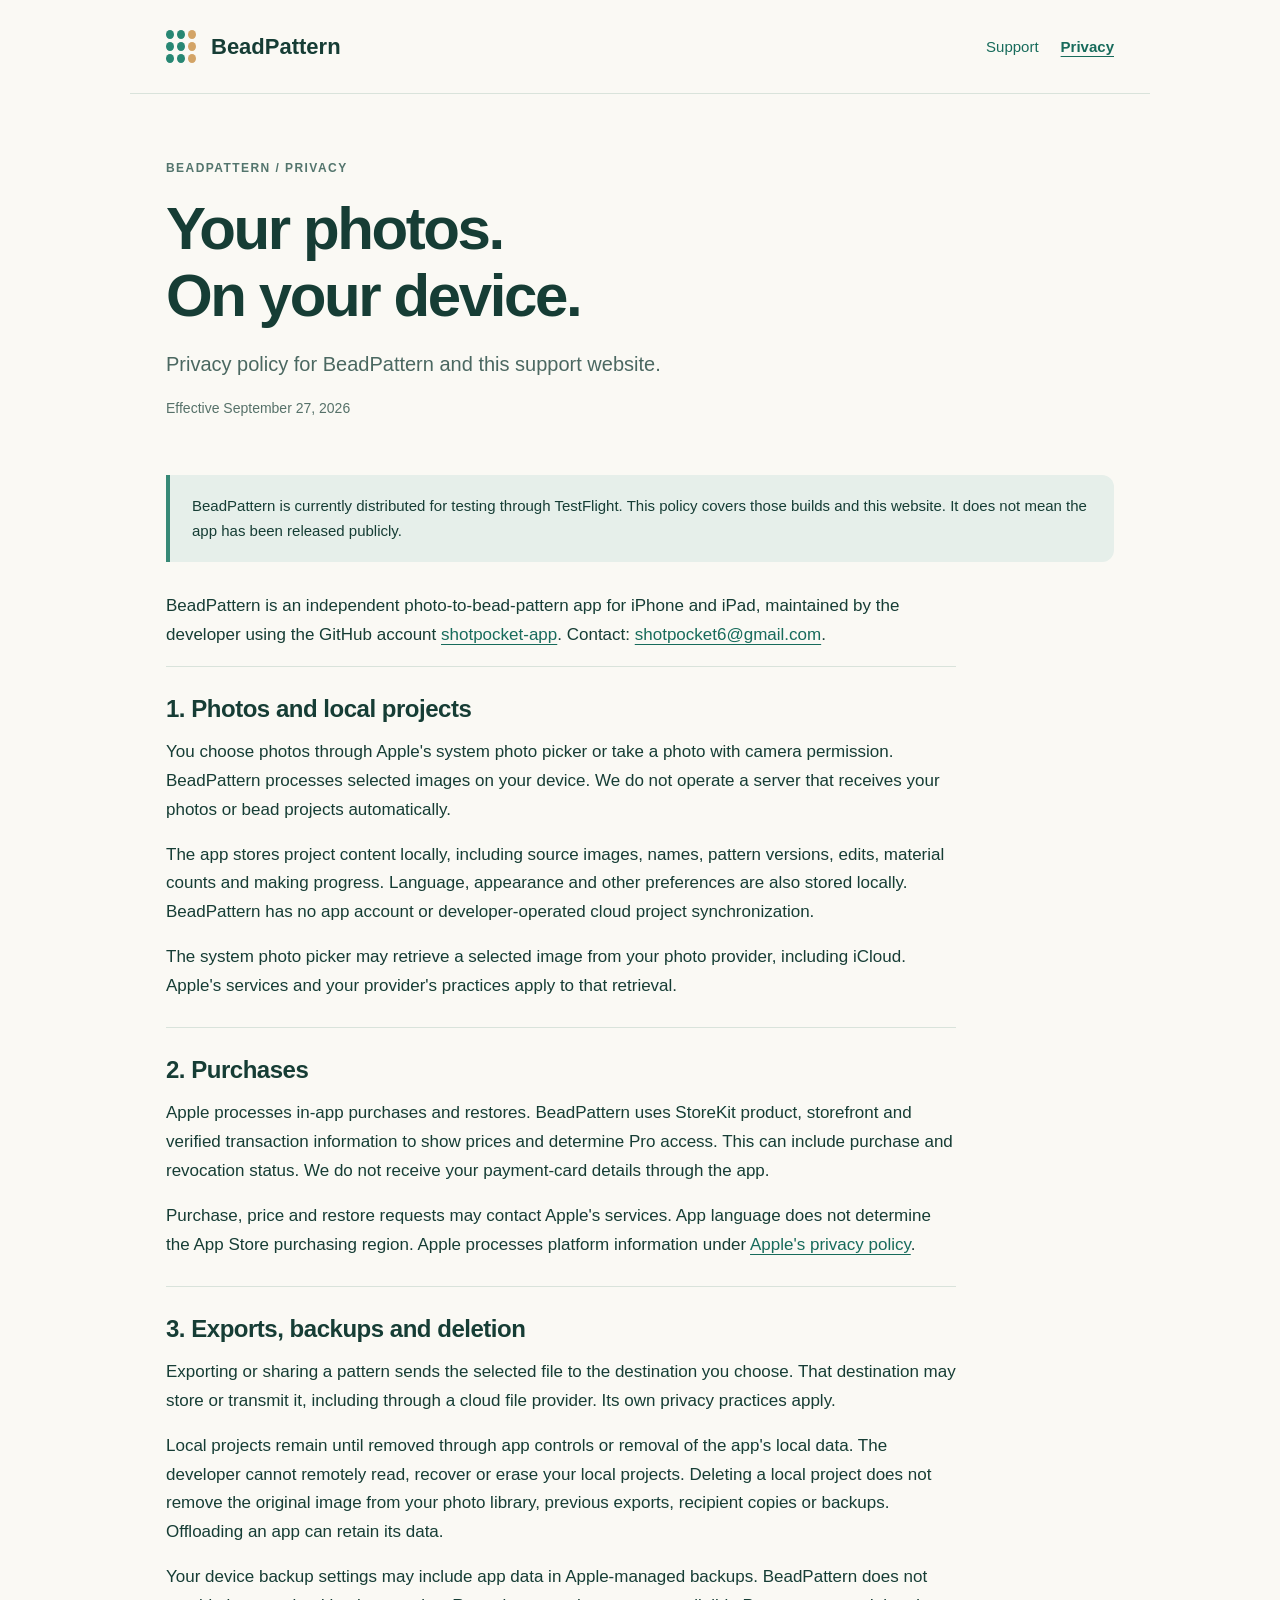
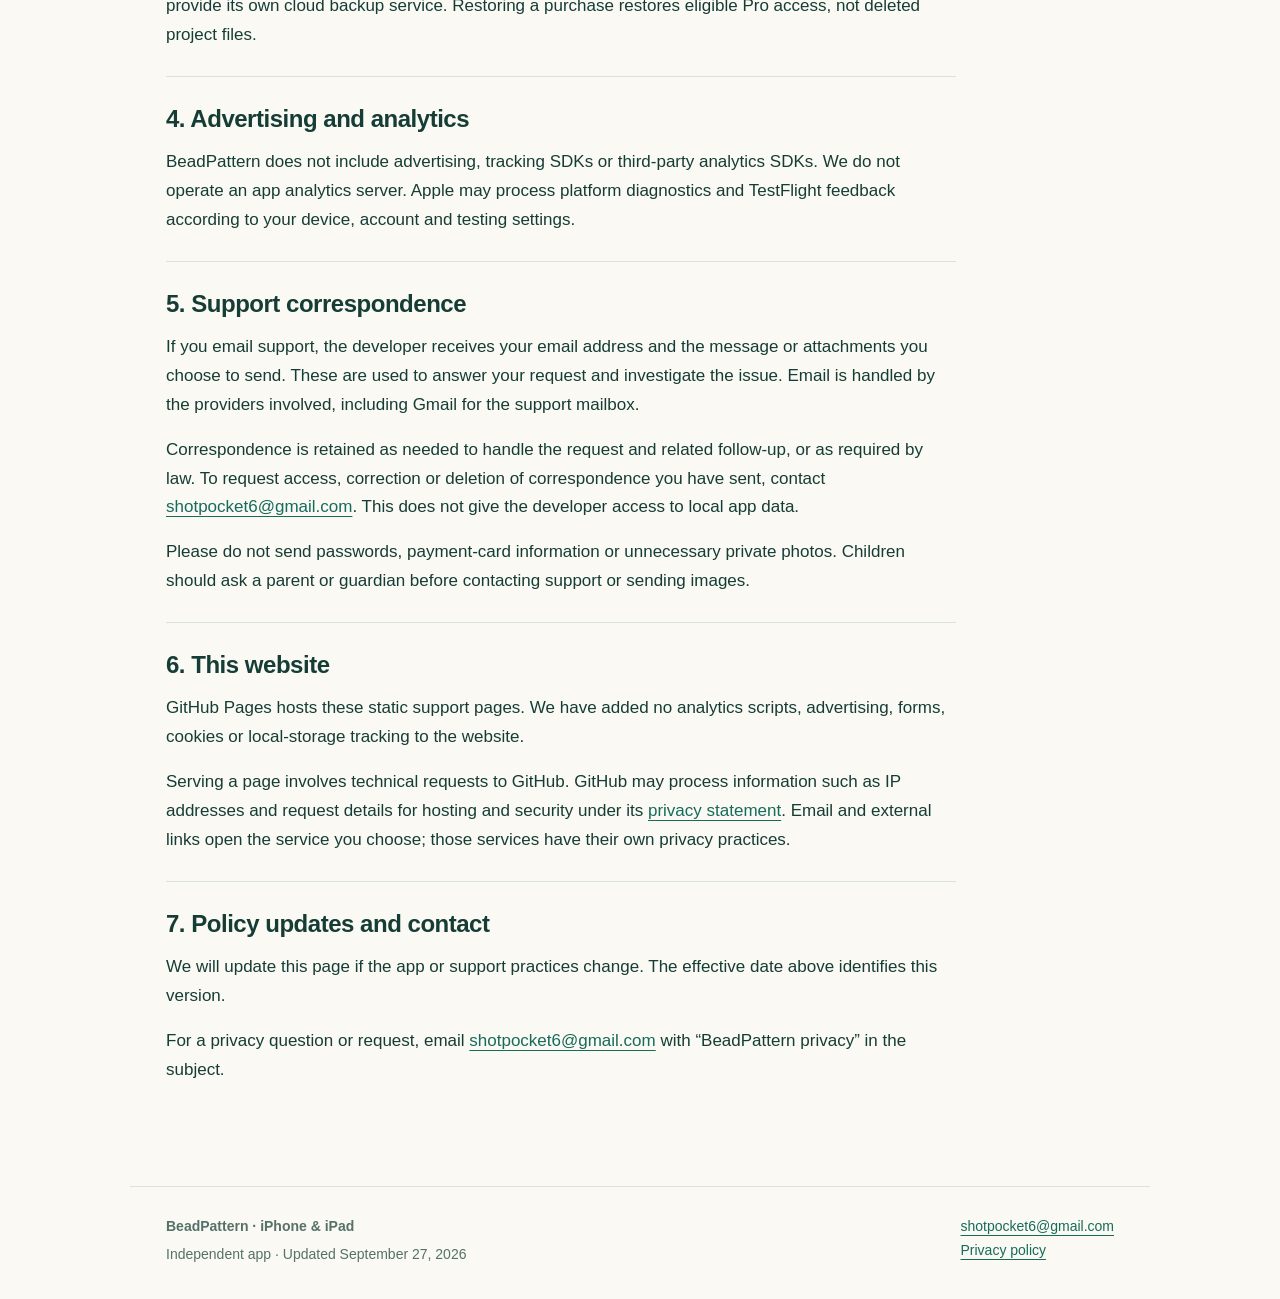
==== privacy.html @ d3649891 "Publish BeadPattern support and privacy pages Add standalone support and privacy documentation with " ====
<!doctype html>
<html lang="en"><head><meta charset="utf-8"><meta name="viewport" content="width=device-width,initial-scale=1"><meta name="color-scheme" content="light"><meta name="description" content="How BeadPattern handles photos, projects, purchases, support email and this website."><title>Privacy policy · BeadPattern</title><link rel="stylesheet" href="styles.css"></head><body><a class="skip" href="#main">Skip to content</a><header><a class="brand" href="index.html"><span class="beads" aria-hidden="true"><i></i><i></i><i></i><i></i><i></i><i></i><i></i><i></i><i></i></span>BeadPattern</a><nav aria-label="Main"><a href="support.html">Support</a><a href="privacy.html" aria-current="page">Privacy</a></nav></header><main id="main"><section class="hero"><p class="eyebrow">BeadPattern / Privacy</p><h1>Your photos.<br>On your device.</h1><p class="lede">Privacy policy for BeadPattern and this support website.</p><p class="muted">Effective September 27, 2026</p></section><aside class="notice">BeadPattern is currently distributed for testing through TestFlight. This policy covers those builds and this website. It does not mean the app has been released publicly.</aside><div class="reading"><p>BeadPattern is an independent photo-to-bead-pattern app for iPhone and iPad, maintained by the developer using the GitHub account <a href="https://github.com/shotpocket-app">shotpocket-app</a>. Contact: <a href="mailto:shotpocket6@gmail.com?subject=BeadPattern%20privacy">shotpocket6@gmail.com</a>.</p><section><h2>1. Photos and local projects</h2><p>You choose photos through Apple's system photo picker or take a photo with camera permission. BeadPattern processes selected images on your device. We do not operate a server that receives your photos or bead projects automatically.</p><p>The app stores project content locally, including source images, names, pattern versions, edits, material counts and making progress. Language, appearance and other preferences are also stored locally. BeadPattern has no app account or developer-operated cloud project synchronization.</p><p>The system photo picker may retrieve a selected image from your photo provider, including iCloud. Apple's services and your provider's practices apply to that retrieval.</p></section><section><h2>2. Purchases</h2><p>Apple processes in-app purchases and restores. BeadPattern uses StoreKit product, storefront and verified transaction information to show prices and determine Pro access. This can include purchase and revocation status. We do not receive your payment-card details through the app.</p><p>Purchase, price and restore requests may contact Apple's services. App language does not determine the App Store purchasing region. Apple processes platform information under <a href="https://www.apple.com/legal/privacy/">Apple's privacy policy</a>.</p></section><section><h2>3. Exports, backups and deletion</h2><p>Exporting or sharing a pattern sends the selected file to the destination you choose. That destination may store or transmit it, including through a cloud file provider. Its own privacy practices apply.</p><p>Local projects remain until removed through app controls or removal of the app's local data. The developer cannot remotely read, recover or erase your local projects. Deleting a local project does not remove the original image from your photo library, previous exports, recipient copies or backups. Offloading an app can retain its data.</p><p>Your device backup settings may include app data in Apple-managed backups. BeadPattern does not provide its own cloud backup service. Restoring a purchase restores eligible Pro access, not deleted project files.</p></section><section><h2>4. Advertising and analytics</h2><p>BeadPattern does not include advertising, tracking SDKs or third-party analytics SDKs. We do not operate an app analytics server. Apple may process platform diagnostics and TestFlight feedback according to your device, account and testing settings.</p></section><section><h2>5. Support correspondence</h2><p>If you email support, the developer receives your email address and the message or attachments you choose to send. These are used to answer your request and investigate the issue. Email is handled by the providers involved, including Gmail for the support mailbox.</p><p>Correspondence is retained as needed to handle the request and related follow-up, or as required by law. To request access, correction or deletion of correspondence you have sent, contact <a href="mailto:shotpocket6@gmail.com?subject=BeadPattern%20privacy">shotpocket6@gmail.com</a>. This does not give the developer access to local app data.</p><p>Please do not send passwords, payment-card information or unnecessary private photos. Children should ask a parent or guardian before contacting support or sending images.</p></section><section><h2>6. This website</h2><p>GitHub Pages hosts these static support pages. We have added no analytics scripts, advertising, forms, cookies or local-storage tracking to the website.</p><p>Serving a page involves technical requests to GitHub. GitHub may process information such as IP addresses and request details for hosting and security under its <a href="https://docs.github.com/en/site-policy/privacy-policies/github-general-privacy-statement">privacy statement</a>. Email and external links open the service you choose; those services have their own privacy practices.</p></section><section><h2>7. Policy updates and contact</h2><p>We will update this page if the app or support practices change. The effective date above identifies this version.</p><p>For a privacy question or request, email <a href="mailto:shotpocket6@gmail.com?subject=BeadPattern%20privacy">shotpocket6@gmail.com</a> with “BeadPattern privacy” in the subject.</p></section></div></main><footer><div><strong>BeadPattern · iPhone &amp; iPad</strong><p>Independent app · Updated September 27, 2026</p></div><div><a href="mailto:shotpocket6@gmail.com?subject=BeadPattern%20support">shotpocket6@gmail.com</a><br><a href="privacy.html">Privacy policy</a></div></footer></body></html>
---- styles.css ----
*{box-sizing:border-box}html{scroll-behavior:smooth}body{margin:0;background:#faf9f4;color:#163d35;font:17px/1.7 -apple-system,BlinkMacSystemFont,"Segoe UI",sans-serif}a{color:#176b5b;text-underline-offset:4px}a:hover{color:#123f35}a:focus-visible{outline:3px solid #b47618;outline-offset:5px}header,main,footer{max-width:1020px;margin:auto;padding:28px 36px}header{display:flex;justify-content:space-between;align-items:center;gap:20px;border-bottom:1px solid #d9e3db}.brand{display:flex;align-items:center;gap:12px;font-size:22px;font-weight:750;text-decoration:none;color:#163d35}.beads{width:33px;height:33px;display:grid;grid-template-columns:repeat(3,8px);gap:3px}.beads i{border-radius:50%;background:#278773}.beads i:nth-child(3n){background:#d3a466}nav{display:flex;gap:22px}nav a{font-size:15px;text-decoration:none}nav a[aria-current=page]{text-decoration:underline;font-weight:700}.eyebrow{letter-spacing:.12em;text-transform:uppercase;font-size:12px;font-weight:750;color:#53756d}.hero{padding:36px 0 30px}h1{font-size:clamp(36px,6vw,60px);line-height:1.12;letter-spacing:-.04em;margin:12px 0 18px;font-weight:750}h2{font-size:24px;line-height:1.3;letter-spacing:-.02em;margin:0 0 14px}h3{font-size:18px;margin:18px 0 7px}p{margin:0 0 16px}.lede{font-size:20px;max-width:720px;color:#4b6861}.badge{display:inline-block;background:#f0e5cf;color:#6b4d21;border-radius:99px;padding:4px 12px;font-size:12px;font-weight:700}.notice{background:#e6efea;border-left:4px solid #378976;padding:18px 22px;margin:8px 0 30px;border-radius:0 12px 12px 0;font-size:15px}.contact{padding:24px;border:1px solid #cadbd0;border-radius:18px;background:#fff;margin-bottom:34px}.button{display:inline-block;padding:10px 18px;border-radius:10px;background:#176b5b;color:#fff;font-weight:650;text-decoration:none}.button:hover{background:#134f43;color:#fff}.grid{display:grid;grid-template-columns:1fr 1fr;gap:22px}.card{padding:28px;background:#fff;border:1px solid #dee6dd;border-radius:18px}.card p:last-child,.notice p:last-child{margin-bottom:0}.wide{grid-column:1/-1}.reading{max-width:790px}.reading section{border-top:1px solid #d9e3db;padding:26px 0 10px}.muted{color:#567169;font-size:14px}ul,ol{padding-left:24px}li{margin-bottom:8px}footer{margin-top:48px;display:flex;justify-content:space-between;gap:24px;border-top:1px solid #d9e3db;font-size:14px;color:#567169}footer p{margin:4px 0}.skip{position:absolute;left:16px;top:-80px;background:white;padding:8px}.skip:focus{top:10px}@media(max-width:650px){header,main,footer{padding:22px}header{align-items:flex-start}.brand{font-size:19px}nav{gap:14px;font-size:14px}.hero{padding-top:24px}.grid{grid-template-columns:1fr}.card{padding:22px}footer{flex-direction:column}.lede{font-size:18px}}@media(prefers-reduced-motion:reduce){html{scroll-behavior:auto}}
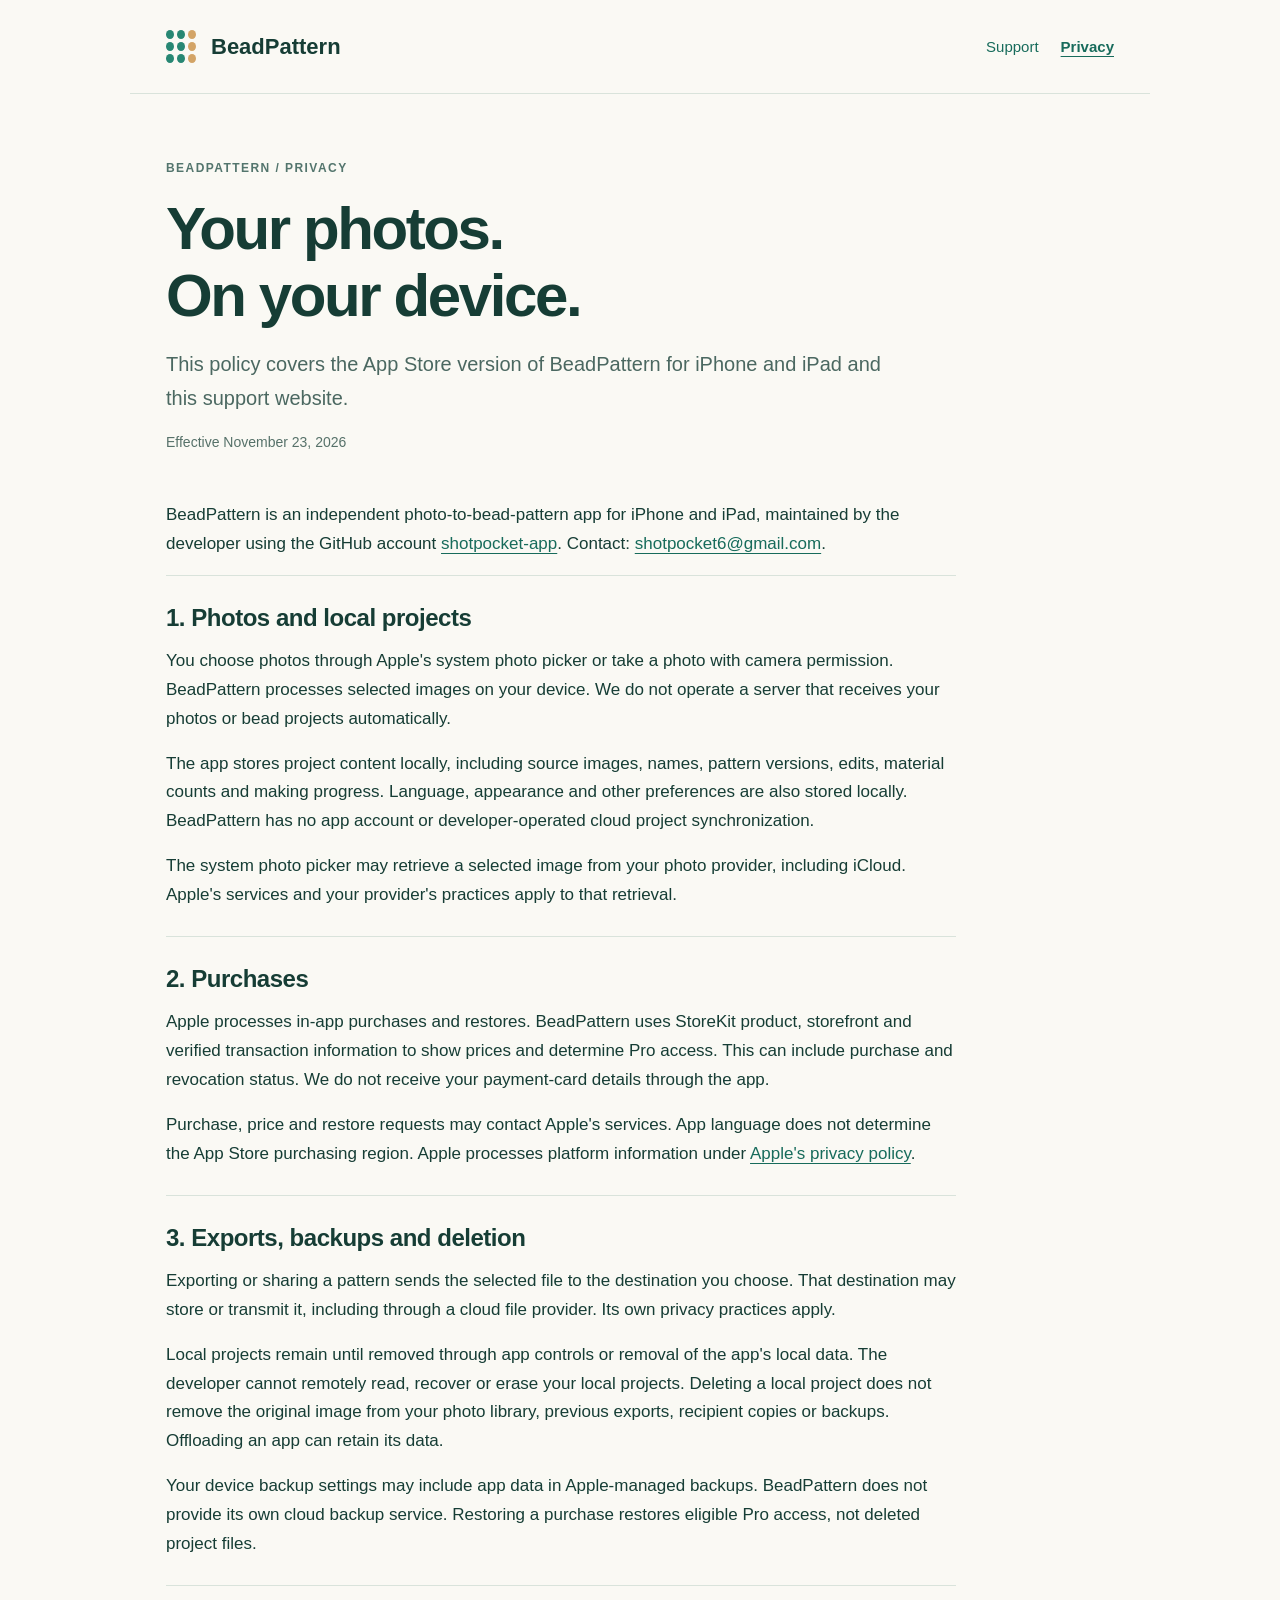
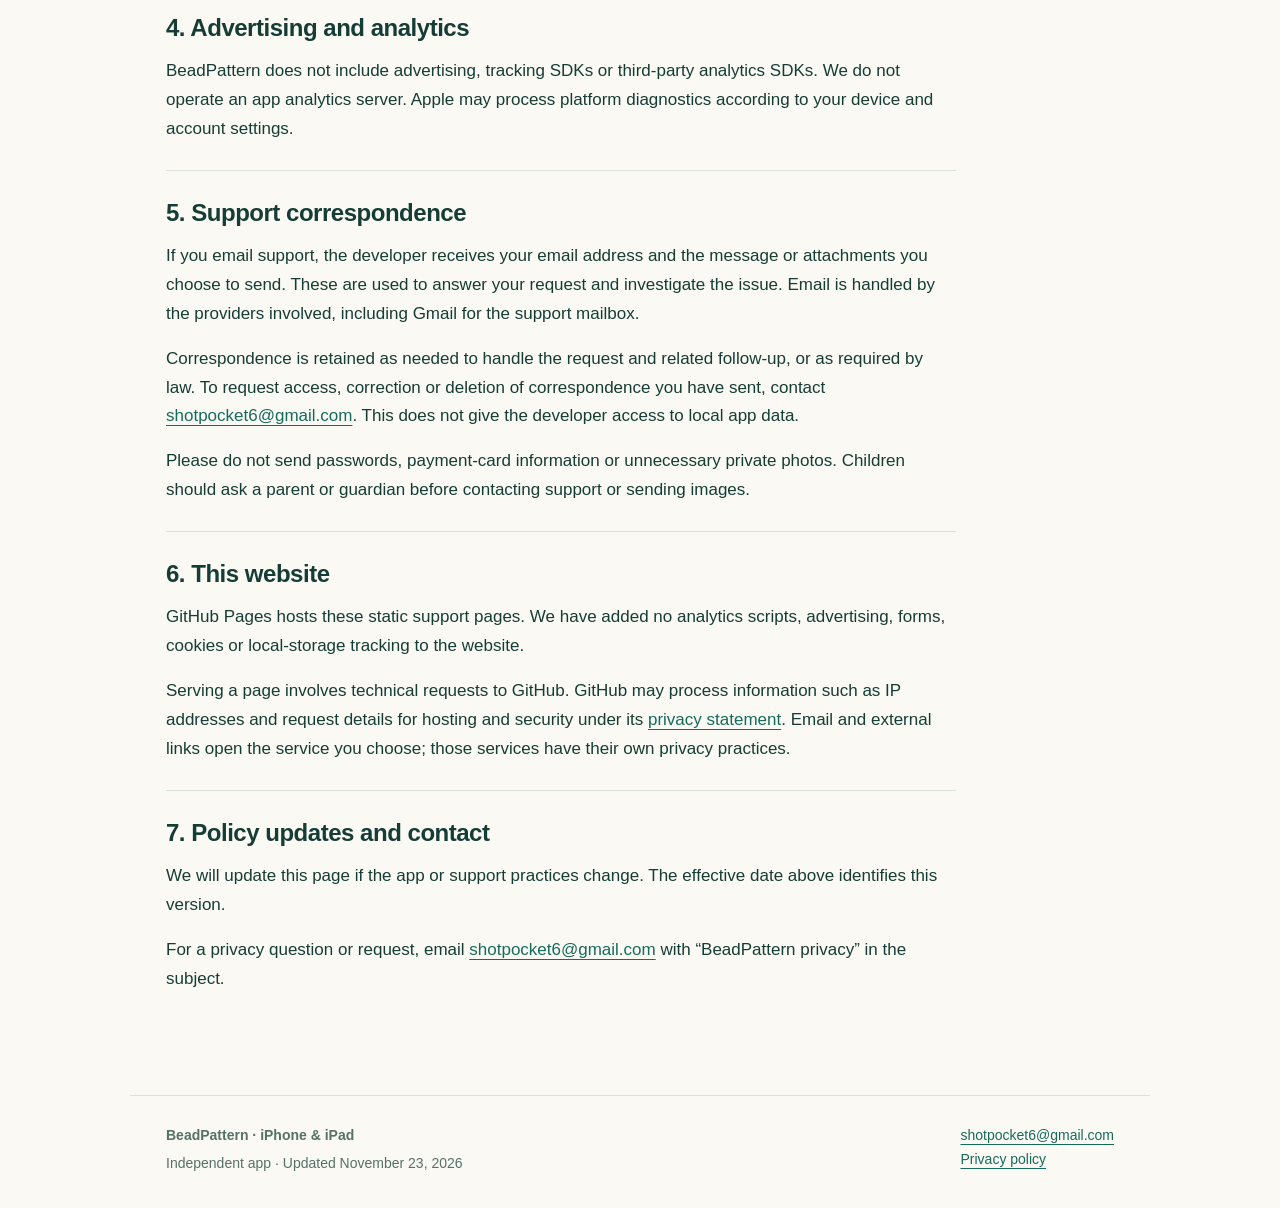
==== commit dc43939a: "Update BeadPattern support and privacy pages for the App Store release" ====
--- a/privacy.html
+++ b/privacy.html
@@ -1,2 +1,2 @@
 <!doctype html>
-<html lang="en"><head><meta charset="utf-8"><meta name="viewport" content="width=device-width,initial-scale=1"><meta name="color-scheme" content="light"><meta name="description" content="How BeadPattern handles photos, projects, purchases, support email and this website."><title>Privacy policy · BeadPattern</title><link rel="stylesheet" href="styles.css"></head><body><a class="skip" href="#main">Skip to content</a><header><a class="brand" href="index.html"><span class="beads" aria-hidden="true"><i></i><i></i><i></i><i></i><i></i><i></i><i></i><i></i><i></i></span>BeadPattern</a><nav aria-label="Main"><a href="support.html">Support</a><a href="privacy.html" aria-current="page">Privacy</a></nav></header><main id="main"><section class="hero"><p class="eyebrow">BeadPattern / Privacy</p><h1>Your photos.<br>On your device.</h1><p class="lede">Privacy policy for BeadPattern and this support website.</p><p class="muted">Effective September 27, 2026</p></section><aside class="notice">BeadPattern is currently distributed for testing through TestFlight. This policy covers those builds and this website. It does not mean the app has been released publicly.</aside><div class="reading"><p>BeadPattern is an independent photo-to-bead-pattern app for iPhone and iPad, maintained by the developer using the GitHub account <a href="https://github.com/shotpocket-app">shotpocket-app</a>. Contact: <a href="mailto:shotpocket6@gmail.com?subject=BeadPattern%20privacy">shotpocket6@gmail.com</a>.</p><section><h2>1. Photos and local projects</h2><p>You choose photos through Apple's system photo picker or take a photo with camera permission. BeadPattern processes selected images on your device. We do not operate a server that receives your photos or bead projects automatically.</p><p>The app stores project content locally, including source images, names, pattern versions, edits, material counts and making progress. Language, appearance and other preferences are also stored locally. BeadPattern has no app account or developer-operated cloud project synchronization.</p><p>The system photo picker may retrieve a selected image from your photo provider, including iCloud. Apple's services and your provider's practices apply to that retrieval.</p></section><section><h2>2. Purchases</h2><p>Apple processes in-app purchases and restores. BeadPattern uses StoreKit product, storefront and verified transaction information to show prices and determine Pro access. This can include purchase and revocation status. We do not receive your payment-card details through the app.</p><p>Purchase, price and restore requests may contact Apple's services. App language does not determine the App Store purchasing region. Apple processes platform information under <a href="https://www.apple.com/legal/privacy/">Apple's privacy policy</a>.</p></section><section><h2>3. Exports, backups and deletion</h2><p>Exporting or sharing a pattern sends the selected file to the destination you choose. That destination may store or transmit it, including through a cloud file provider. Its own privacy practices apply.</p><p>Local projects remain until removed through app controls or removal of the app's local data. The developer cannot remotely read, recover or erase your local projects. Deleting a local project does not remove the original image from your photo library, previous exports, recipient copies or backups. Offloading an app can retain its data.</p><p>Your device backup settings may include app data in Apple-managed backups. BeadPattern does not provide its own cloud backup service. Restoring a purchase restores eligible Pro access, not deleted project files.</p></section><section><h2>4. Advertising and analytics</h2><p>BeadPattern does not include advertising, tracking SDKs or third-party analytics SDKs. We do not operate an app analytics server. Apple may process platform diagnostics and TestFlight feedback according to your device, account and testing settings.</p></section><section><h2>5. Support correspondence</h2><p>If you email support, the developer receives your email address and the message or attachments you choose to send. These are used to answer your request and investigate the issue. Email is handled by the providers involved, including Gmail for the support mailbox.</p><p>Correspondence is retained as needed to handle the request and related follow-up, or as required by law. To request access, correction or deletion of correspondence you have sent, contact <a href="mailto:shotpocket6@gmail.com?subject=BeadPattern%20privacy">shotpocket6@gmail.com</a>. This does not give the developer access to local app data.</p><p>Please do not send passwords, payment-card information or unnecessary private photos. Children should ask a parent or guardian before contacting support or sending images.</p></section><section><h2>6. This website</h2><p>GitHub Pages hosts these static support pages. We have added no analytics scripts, advertising, forms, cookies or local-storage tracking to the website.</p><p>Serving a page involves technical requests to GitHub. GitHub may process information such as IP addresses and request details for hosting and security under its <a href="https://docs.github.com/en/site-policy/privacy-policies/github-general-privacy-statement">privacy statement</a>. Email and external links open the service you choose; those services have their own privacy practices.</p></section><section><h2>7. Policy updates and contact</h2><p>We will update this page if the app or support practices change. The effective date above identifies this version.</p><p>For a privacy question or request, email <a href="mailto:shotpocket6@gmail.com?subject=BeadPattern%20privacy">shotpocket6@gmail.com</a> with “BeadPattern privacy” in the subject.</p></section></div></main><footer><div><strong>BeadPattern · iPhone &amp; iPad</strong><p>Independent app · Updated September 27, 2026</p></div><div><a href="mailto:shotpocket6@gmail.com?subject=BeadPattern%20support">shotpocket6@gmail.com</a><br><a href="privacy.html">Privacy policy</a></div></footer></body></html>
+<html lang="en"><head><meta charset="utf-8"><meta name="viewport" content="width=device-width,initial-scale=1"><meta name="color-scheme" content="light"><meta name="description" content="How BeadPattern handles photos, projects, purchases, support email and this website."><title>Privacy policy · BeadPattern</title><link rel="stylesheet" href="styles.css"></head><body><a class="skip" href="#main">Skip to content</a><header><a class="brand" href="index.html"><span class="beads" aria-hidden="true"><i></i><i></i><i></i><i></i><i></i><i></i><i></i><i></i><i></i></span>BeadPattern</a><nav aria-label="Main"><a href="support.html">Support</a><a href="privacy.html" aria-current="page">Privacy</a></nav></header><main id="main"><section class="hero"><p class="eyebrow">BeadPattern / Privacy</p><h1>Your photos.<br>On your device.</h1><p class="lede">This policy covers the App Store version of BeadPattern for iPhone and iPad and this support website.</p><p class="muted">Effective November 23, 2026</p></section><div class="reading"><p>BeadPattern is an independent photo-to-bead-pattern app for iPhone and iPad, maintained by the developer using the GitHub account <a href="https://github.com/shotpocket-app">shotpocket-app</a>. Contact: <a href="mailto:shotpocket6@gmail.com?subject=BeadPattern%20privacy">shotpocket6@gmail.com</a>.</p><section><h2>1. Photos and local projects</h2><p>You choose photos through Apple's system photo picker or take a photo with camera permission. BeadPattern processes selected images on your device. We do not operate a server that receives your photos or bead projects automatically.</p><p>The app stores project content locally, including source images, names, pattern versions, edits, material counts and making progress. Language, appearance and other preferences are also stored locally. BeadPattern has no app account or developer-operated cloud project synchronization.</p><p>The system photo picker may retrieve a selected image from your photo provider, including iCloud. Apple's services and your provider's practices apply to that retrieval.</p></section><section><h2>2. Purchases</h2><p>Apple processes in-app purchases and restores. BeadPattern uses StoreKit product, storefront and verified transaction information to show prices and determine Pro access. This can include purchase and revocation status. We do not receive your payment-card details through the app.</p><p>Purchase, price and restore requests may contact Apple's services. App language does not determine the App Store purchasing region. Apple processes platform information under <a href="https://www.apple.com/legal/privacy/">Apple's privacy policy</a>.</p></section><section><h2>3. Exports, backups and deletion</h2><p>Exporting or sharing a pattern sends the selected file to the destination you choose. That destination may store or transmit it, including through a cloud file provider. Its own privacy practices apply.</p><p>Local projects remain until removed through app controls or removal of the app's local data. The developer cannot remotely read, recover or erase your local projects. Deleting a local project does not remove the original image from your photo library, previous exports, recipient copies or backups. Offloading an app can retain its data.</p><p>Your device backup settings may include app data in Apple-managed backups. BeadPattern does not provide its own cloud backup service. Restoring a purchase restores eligible Pro access, not deleted project files.</p></section><section><h2>4. Advertising and analytics</h2><p>BeadPattern does not include advertising, tracking SDKs or third-party analytics SDKs. We do not operate an app analytics server. Apple may process platform diagnostics according to your device and account settings.</p></section><section><h2>5. Support correspondence</h2><p>If you email support, the developer receives your email address and the message or attachments you choose to send. These are used to answer your request and investigate the issue. Email is handled by the providers involved, including Gmail for the support mailbox.</p><p>Correspondence is retained as needed to handle the request and related follow-up, or as required by law. To request access, correction or deletion of correspondence you have sent, contact <a href="mailto:shotpocket6@gmail.com?subject=BeadPattern%20privacy">shotpocket6@gmail.com</a>. This does not give the developer access to local app data.</p><p>Please do not send passwords, payment-card information or unnecessary private photos. Children should ask a parent or guardian before contacting support or sending images.</p></section><section><h2>6. This website</h2><p>GitHub Pages hosts these static support pages. We have added no analytics scripts, advertising, forms, cookies or local-storage tracking to the website.</p><p>Serving a page involves technical requests to GitHub. GitHub may process information such as IP addresses and request details for hosting and security under its <a href="https://docs.github.com/en/site-policy/privacy-policies/github-general-privacy-statement">privacy statement</a>. Email and external links open the service you choose; those services have their own privacy practices.</p></section><section><h2>7. Policy updates and contact</h2><p>We will update this page if the app or support practices change. The effective date above identifies this version.</p><p>For a privacy question or request, email <a href="mailto:shotpocket6@gmail.com?subject=BeadPattern%20privacy">shotpocket6@gmail.com</a> with “BeadPattern privacy” in the subject.</p></section></div></main><footer><div><strong>BeadPattern · iPhone &amp; iPad</strong><p>Independent app · Updated November 23, 2026</p></div><div><a href="mailto:shotpocket6@gmail.com?subject=BeadPattern%20support">shotpocket6@gmail.com</a><br><a href="privacy.html">Privacy policy</a></div></footer></body></html>
